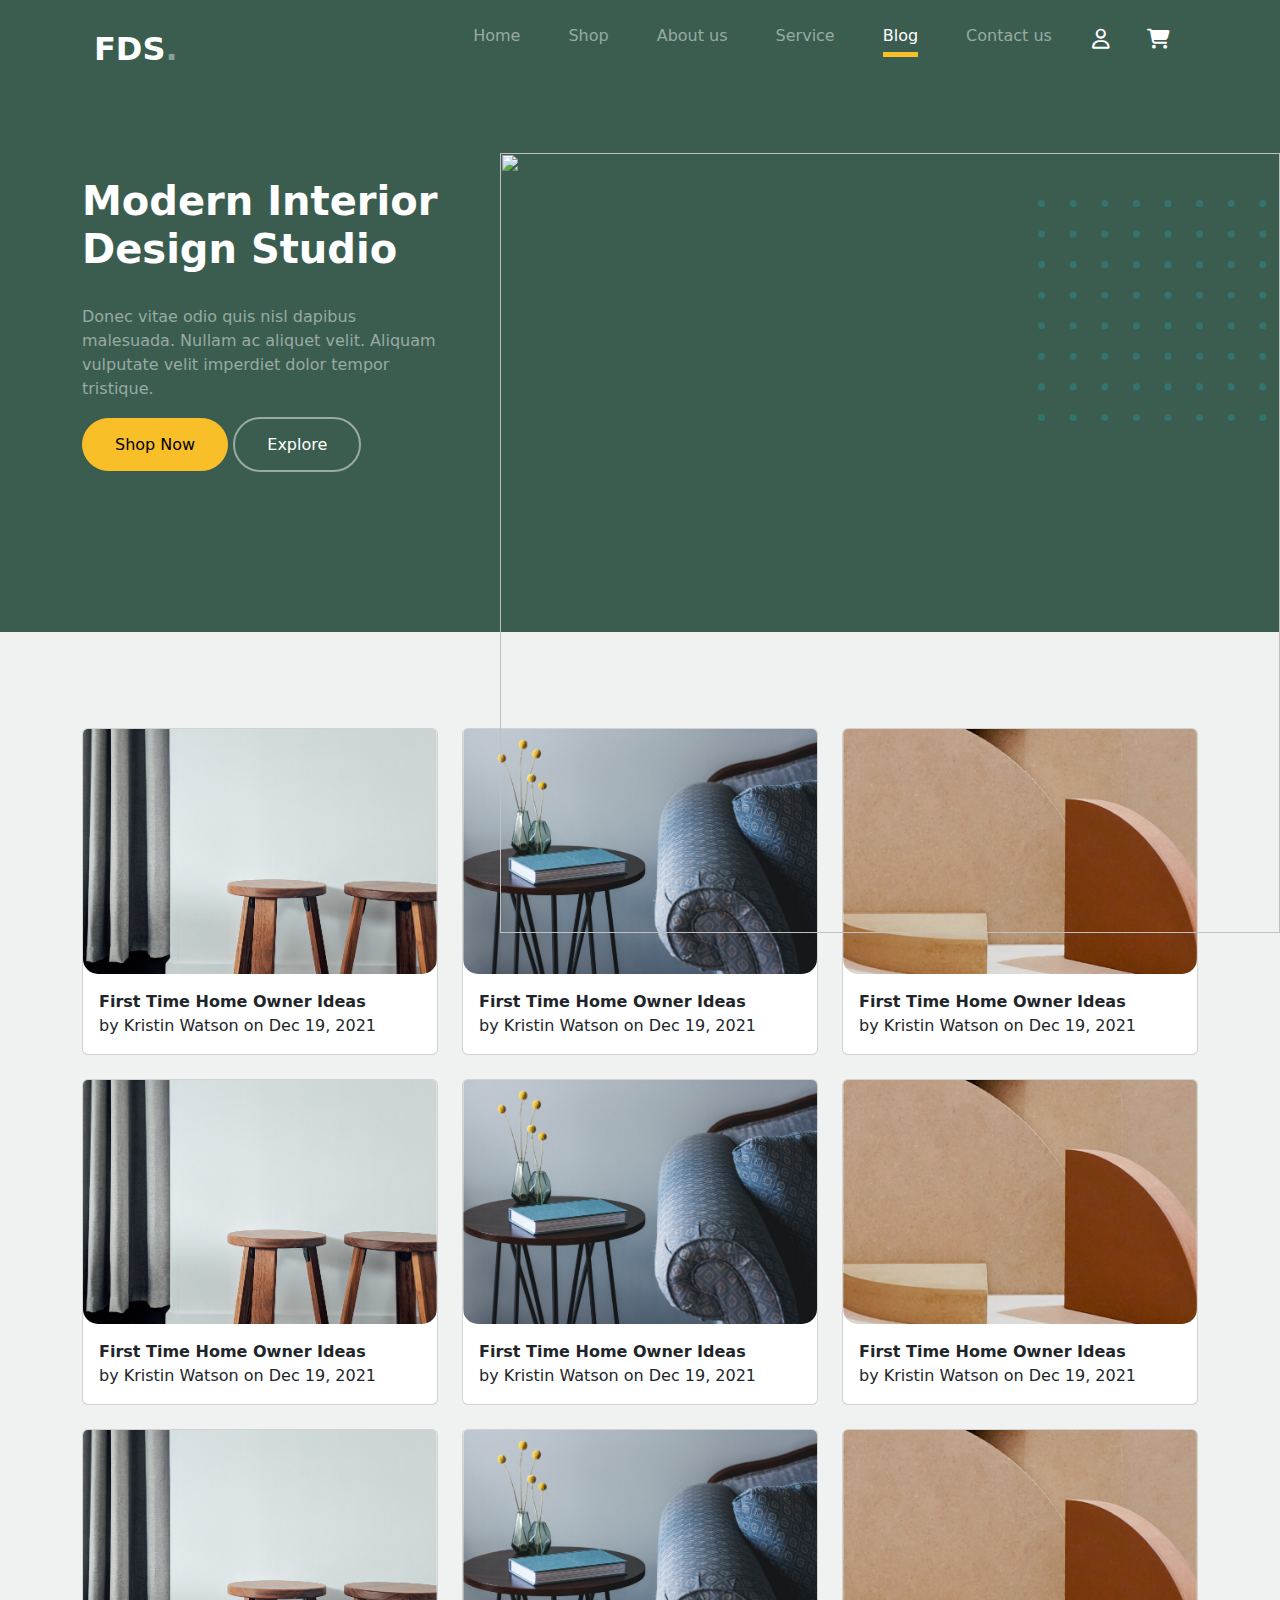
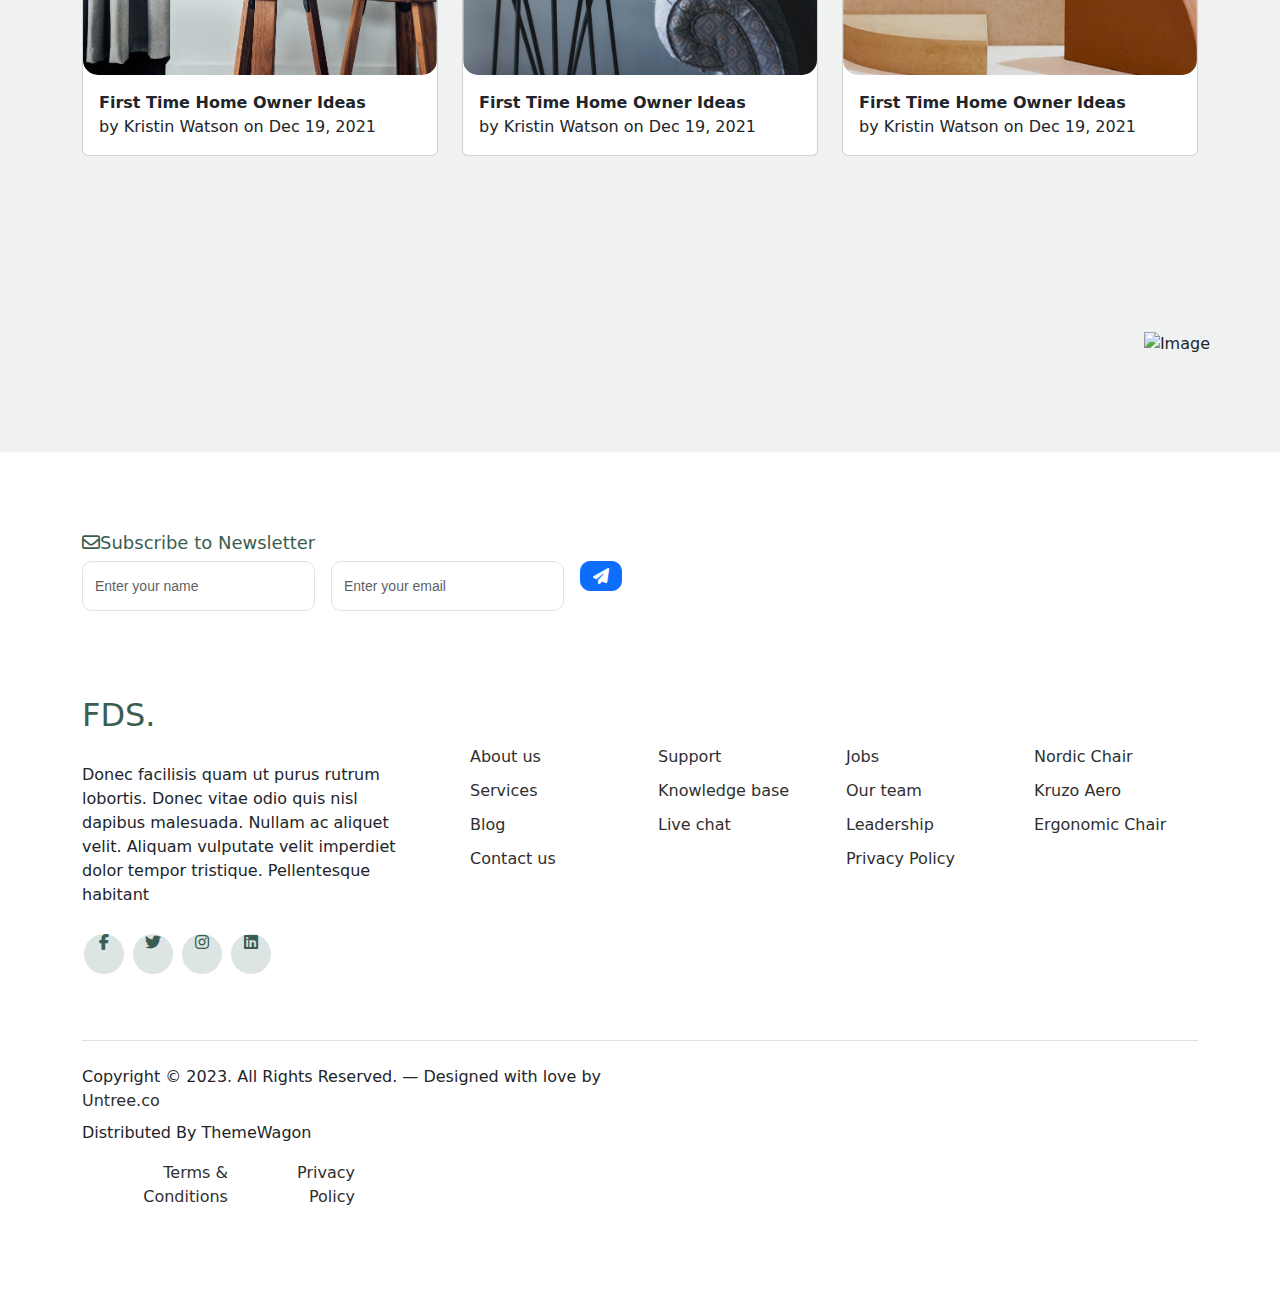
==== Blog/index.html @ 48c5b0ec "Add files via upload" ====
<html lang="en">
<head>
    <meta charset="UTF-8">
    <meta name="viewport" content="width=device-width, initial-scale=1.0">
    <link rel="stylesheet" href="blog.css">
    <link rel="stylesheet" href="topsection.css">
    <link rel="stylesheet" href="../Contact-Us/container.css">
    <link rel="stylesheet" href="https://cdn.jsdelivr.net/npm/bootstrap@5.2.3/dist/css/bootstrap.min.css">
    <link rel="stylesheet" href="https://cdn.jsdelivr.net/npm/@popperjs/core@2.11.6/dist/umd/popper.min.js" integrity="sha384-oBqDVmMz9ATKxIep9tiCxS/Z9fNfEXiDAYTujMAeBAsjFuCZSmKbSSUnQlmh/jp3" crossorigin="anonymous">
    <link rel="stylesheet" href="https://cdnjs.cloudflare.com/ajax/libs/font-awesome/6.5.0/css/all.min.css">
    <title>Blog</title>
</head>
<body>
    <!-- ----------------------------------------------------- -->
    <div class="container-fluid" style="background-color: #3b5d50;">
      <div class="container">
          <nav class="navbar navbar-expand-lg " >
              <div class="container-fluid">
                <a class="navbar-brand fs-2 fw-bold text-white" href="#">FDS<span style="color:#899e96">.</span></a>

                <div class="float-end fw-500 fw-medium ">
                  <button class="navbar-toggler" type="button" data-bs-toggle="collapse" data-bs-target="#navbarNavAltMarkup" aria-controls="navbarNavAltMarkup" aria-expanded="false" aria-label="Toggle navigation">
                      <span class="navbar-toggler-icon"></span>
                    </button>
                    <div class="collapse navbar-collapse  " id="navbarNavAltMarkup">
                      <div class="navbar-nav ">
                        <a class="nav-link ps-3 pe-3 m-2" href="../index.html">
                          <p style="font-weight: 500;"  class="default-p">Home</p></a>
                        <a class="nav-link ps-3 pe-3 m-2" href="../Shop/shop.html">
                          <p style="font-weight: 500;"  class="default-p">Shop</p></a>
                        <a class="nav-link ps-3 pe-3 m-2" href="../About-Us/about_us.html">
                          <p style="font-weight: 500;"  class="default-p">About us</p></a>
                        <a class="nav-link ps-3 pe-3 m-2" href="../Service/index.html">
                          <p style="font-weight: 500;"  class="default-p">Service</p></a>
                        <a class="nav-link ps-3 pe-3 m-2 active text-white" aria-current="page" href="#"><p style="font-weight: 500;" class="active-a">Blog</p></a>
                        <a class="nav-link ps-3 pe-3 m-2" href="../Contact-Us/contact.html"><p style="font-weight: 500;"  class="default-p">Contact us</p></a>
                        <div class="pt-2 mt-2">
                          <a class=" ps-3 pe-3 fs-5" href="#"><i class="fa-regular fa-user text-white"></i></a>
                          <a class="ps-3 pe-3 fs-5" href="../Checkout/cart.html"><i class="fa-solid fa-cart-shopping text-white"></i></a>
                        </div>
                      </div>
                </div>
                </div>
              </div>
            </nav>
      </div>
  </div>
  <div class="container-fluid nav-section ">
      <div class="container pt-2 ">
          
            <div class="row">
              <div class="text-section col-lg-4 pt-5 mt-4">
                 <h1 class="fw-bold text-white ">Modern Interior Design Studio</h1>
                 <p class="default-p pt-4">Donec vitae odio quis nisl dapibus malesuada. Nullam ac aliquet velit. Aliquam vulputate velit imperdiet dolor tempor tristique.</p>
                 <a href="#"><button class="p-2 ps-4 pe-4 text-section-btn shopnow"><h6 class="m-2">Shop Now</h6></button></a>
                 <a href="#"><button class="p-2 ps-4 pe-4 text-section-btn explore"><h6 class="m-2">Explore</h6></button></a>
              </div>
              <div class="img-section-container col-lg-8 d-flex flex-row-reverse">
                  <img  class="img-section mt-5" src="http://kiloit-learning.s3-website-ap-southeast-1.amazonaws.com/reactjs/team-6/sample-template/images/couch.png" alt="">
               <img class="dots-green mt-4" src="dots-green.svg" alt="">
              </div>
          </div>

      
          
      </div>
      
  </div>
<!-- --------------------copy code above to get top section----------------------------- -->
        
<div class="container-fluid" style="background-color: #eff2f1; padding-bottom: 200px;">
  <div class="container py-5" >
    <div class="row row-cols-1 row-cols-md-3 g-4 py-5">
      <div class="col">
        <div class="card card-hover">
          <img src="post-1.jpg" class="card-img-top" alt="">
          <div class="card-body">
            <p class="card-text"><b>First Time Home Owner Ideas</b><br> by Kristin Watson on Dec 19, 2021</p>
          </div>
        </div>
      </div>
      <div class="col">
        <div class="card">
          <img src="post-2.jpg" class="card-img-top" alt="">
          <div class="card-body">
            <p class="card-text"><b>First Time Home Owner Ideas</b><br> by Kristin Watson on Dec 19, 2021</p>
          </div>
        </div>
      </div>
      <div class="col">
        <div class="card">
          <img src="post-3.jpg" class="card-img-top" alt="">
          <div class="card-body">
            <p class="card-text"><b>First Time Home Owner Ideas</b><br> by Kristin Watson on Dec 19, 2021</p>
          </div>
        </div>
      </div>
      <div class="col">
        <div class="card">
          <img src="post-1.jpg" class="card-img-top" alt="">
          <div class="card-body">
            <p class="card-text"><b>First Time Home Owner Ideas</b><br> by Kristin Watson on Dec 19, 2021</p>
          </div>
        </div>
      </div>
      <div class="col">
        <div class="card">
          <img src="post-2.jpg" class="card-img-top" alt="">
          <div class="card-body">
            <p class="card-text"><b>First Time Home Owner Ideas</b><br> by Kristin Watson on Dec 19, 2021</p>
          </div>
        </div>
      </div>
      <div class="col">
        <div class="card">
          <img src="post-3.jpg" class="card-img-top" alt="">
          <div class="card-body">
            <p class="card-text"><b>First Time Home Owner Ideas</b><br> by Kristin Watson on Dec 19, 2021</p>
          </div>
        </div>
      </div>
      <div class="col">
        <div class="card">
          <img src="post-1.jpg" class="card-img-top" alt="">
          <div class="card-body">
            <p class="card-text"><b>First Time Home Owner Ideas</b><br> by Kristin Watson on Dec 19, 2021</p>
          </div>
        </div>
      </div>
      <div class="col">
        <div class="card">
          <img src="post-2.jpg" class="card-img-top" alt="">
          <div class="card-body">
            <p class="card-text"><b>First Time Home Owner Ideas</b><br> by Kristin Watson on Dec 19, 2021</p>
          </div>
        </div>
      </div>
      <div class="col">
        <div class="card">
          <img src="post-3.jpg" class="card-img-top" alt="">
          <div class="card-body">
            <p class="card-text"><b>First Time Home Owner Ideas</b><br> by Kristin Watson on Dec 19, 2021</p>
          </div>
        </div>
      </div>
    </div>
  </div>
</div>




 


        <footer class="footer-section">
          <div class="container relative">
            <div class="sofa-img">
              <img src="http://kiloit-learning.s3-website-ap-southeast-1.amazonaws.com/reactjs/team-6/sample-template/images/sofa.png"
                alt="Image" class="img-fluid">
            </div>
      
            <div class="row">
              <div class="col-lg-8">
                <div class="subscription-form">
                  <h3 class="d-flex align-items-center"><i class="fa-regular fa-envelope"></i><span>Subscribe to
                      Newsletter</span></h3>
      
                  <form action="#" class="row g-3">
                    <div class="col-auto">
                      <input type="text" class="form-control" placeholder="Enter your name">
                    </div> 
                    <div class="col-auto">
                      <input type="email" class="form-control" placeholder="Enter your email">
                    </div>
                    <div class="col-auto"> 
                      <button class="btn btn-primary">
                        <span class="fa fa-paper-plane"></span> 
                      </button> 
                    </div>
                  </form>
      
                </div>
              </div>
            </div>
            <div class="row g-5 mb-5">
              <div class="col-lg-4">
                <div class="mb-4 footer-logo-wrap"><a href="#" class="footer-logo">FDS<span>.</span></a></div>
                <p class="mb-4">Donec facilisis quam ut purus rutrum lobortis. Donec vitae odio quis nisl dapibus
                  malesuada. Nullam ac aliquet velit. Aliquam vulputate velit imperdiet dolor tempor tristique.
                  Pellentesque habitant</p>
      
                <ul class="list-unstyled custom-social">
                  <li><a href="#"><span class="fa fa-brands fa-facebook-f"></span></a></li>
                  <li><a href="#"><span class="fa fa-brands fa-twitter"></span></a></li>
                  <li><a href="#"><span class="fa fa-brands fa-instagram"></span></a></li>
                  <li><a href="#"><span class="fa fa-brands fa-linkedin"></span></a></li>
                </ul>
              </div> 
              <div class="col-lg-8">
                <div class="row links-wrap">
                  <div class="col-6 col-sm-6 col-md-3">
                    <ul class="list-unstyled">
                      <li><a href="#">About us</a></li>
                      <li><a href="#">Services</a></li>
                      <li><a href="#">Blog</a></li>
                      <li><a href="#">Contact us</a></li>
                    </ul>
                  </div>
      
                  <div class="col-6 col-sm-6 col-md-3">
                    <ul class="list-unstyled">
                      <li><a href="#">Support</a></li>
                      <li><a href="#">Knowledge base</a></li>
                      <li><a href="#">Live chat</a></li>
                    </ul>
                  </div>
      
                  <div class="col-6 col-sm-6 col-md-3">
                    <ul class="list-unstyled">
                      <li><a href="#">Jobs</a></li>
                      <li><a href="#">Our team</a></li>
                      <li><a href="#">Leadership</a></li>
                      <li><a href="#">Privacy Policy</a></li>
                    </ul>
                  </div>
      
                  <div class="col-6 col-sm-6 col-md-3">
                    <ul class="list-unstyled">
                      <li><a href="#">Nordic Chair</a></li>
                      <li><a href="#">Kruzo Aero</a></li>
                      <li><a href="#">Ergonomic Chair</a></li>
                    </ul>
                  </div>
                </div>
              </div>
            </div>
            <div class="border-top copyright">
              <div class="row pt-4">
                <div class="col-lg-6">
                  <p class="mb-2 text-center text-lg-start">Copyright &copy;
                    2023. All Rights Reserved. — Designed with love by <a href="https://untree.co/"
                      target="_blank">Untree.co</a>
                  <p>Distributed By ThemeWagon</p>
                  <div class="col-lg-6 text-center text-lg-end">
                    <ul class="list-unstyled d-inline-flex ms-auto">
                      <li class="me-4"><a href="#">Terms &amp; Conditions</a></li>
                      <li><a href="#">Privacy Policy</a></li>
                    </ul>
                  </div>
      
                </div>
              </div>
      
            </div>
        </footer>

        <script src="https://cdn.jsdelivr.net/npm/bootstrap@5.3.2/dist/js/bootstrap.bundle.min.js" integrity="sha384-C6RzsynM9kWDrMNeT87bh95OGNyZPhcTNXj1NW7RuBCsyN/o0jlpcV8Qyq46cDfL" crossorigin="anonymous"></script>
</body>
</html>
---- Blog/blog.css ----
*{
    margin: 0;
    padding: 0;
    box-sizing: border-box;
}
.default-p{
    color:#98aaa3;
}
.nav-section{
    background-color: #3b5d50;
    height: 580px;

}
.nav-bar{
    background: #3b5d50;

}
.navbar-nav a{
    color: white;

}

.text-section-btn{
    border-radius: 35px;
}
.shopnow{
    background-color: #f9bf29;
    border: 1px solid #f9bf29 ;
}

.nav-li{
    color: #98aaa3;
    font-weight:600;
}
.img-section{
    position: absolute;
    right: 0px;
    width: 780px;
}
.explore{
    background: transparent;
    color: white;
    border: 2px solid #98aaa3;
}
.explore:hover{
    border-color: white ;
}
.dot-green{
    width: 260px;
}
.card-img-top{
    border-radius: 15px;
}
.carousel{
    background-color: #e2e0e0;
    padding: 50px 0;
    position: relative;
    margin: 120px 0;
    height: 80%;
}
.carousel h2{
    text-align: center;
}
.img-area{
    width: 100px;
    height: 100px;
    margin: auto;
    border: 2px solid #eeebeb;
    border-radius: 50%;
    overflow: hidden;
}
.img-area img{
    width: 100%;
}
.caption{
    position: static;
}
.caption h5{
    text-align: center;
    padding-top: 100px;
}
.text{
    font-size: 20px;
    text-align: center;
    margin:30px;
}
.card-hover{
    transition: 0.5s;
}
.card-hover:hover{
    opacity: 0.7;

}
---- Blog/topsection.css ----
.nav-section{
    background-color: #3b5d50;
    height: 535px;

}
.active-a{
    border-bottom: 5px solid #f9bf29;
    padding-bottom: 4px;

}

.text-section-btn{
    border-radius: 35px;
}
.shopnow{
    background-color: #f9bf29;
    border: 1px solid #f9bf29 ;
}

.nav-li{
    color: #98aaa3;
    font-weight:600;
}

.img-section{
    position: absolute;
    right: 0px;
    width: 780px;
    z-index: 1;

}
.explore{
    background: transparent;
    color: white;
    border: 2px solid #98aaa3;
}
.explore:hover{
    border-color: white ;
}
.dots-green{
    width: 260px;
}


/* ------------------------------- */
.under-top{
    padding-top: 120px;
    background-color: #eff2f1;
}
@media only screen and (max-width: 700px){
    .img-section{
        position: relative;
        width: 600px;   
        top: -70px;
    }
    .dots-green{
        position: absolute;
    }
    .nav-link{
        padding: 0px;
        
    }

}
@media screen and (max-width: 1000px) and (min-width: 700px){
    .img-section{
        width: 600px;   
        position: relative;
        top: -70px;
    }
    .dots-green{
        position: absolute;
    }
}
@media screen and (max-width: 1100px) and (min-width: 1000px){
    .img-section{ 
        width: 650px;
    }
}
@media screen and (min-width: 1100px){
    .img-section{ 
        right: 0px;
    }
    .dots-green{
        position: relative;
        right: -100px;
        top: 10px;
    }

}
---- Contact-Us/container.css ----
.before-footer-section {
  padding: 7rem 0 12rem 0 !important;
}
.blog-section {
  padding: 7rem 0 12rem 0;
}
.blog-section .post-entry a {
  text-decoration: none;
}
.blog-section .post-entry .post-thumbnail {
  display: block;
  margin-bottom: 20px;
}
.blog-section .post-entry .post-thumbnail img {
  border-radius: 20px;
  -webkit-transition: 0.3s all ease;
  -o-transition: 0.3s all ease;
  transition: 0.3s all ease;
}
.blog-section .post-entry .post-content-entry {
  padding-left: 15px;
  padding-right: 15px;
}
.blog-section .post-entry .post-content-entry h3 {
  font-size: 16px;
  margin-bottom: 0;
  font-weight: 600;
  margin-bottom: 7px;
}
.blog-section .post-entry .post-content-entry .meta {
  font-size: 14px;
}
.blog-section .post-entry .post-content-entry .meta a {
  font-weight: 600;
}
.blog-section .post-entry:hover .post-thumbnail img,
.blog-section .post-entry:focus .post-thumbnail img {
  opacity: 0.7;
}

.footer-section {
  padding: 80px 0;
  background: #ffffff;
}
.footer-section .relative {
  position: relative;
}
.footer-section a {
  text-decoration: none;
  color: #2f2f2f;
  -webkit-transition: 0.3s all ease;
  -o-transition: 0.3s all ease;
  transition: 0.3s all ease;
}
.footer-section a:hover {
  color: rgba(47, 47, 47, 0.5);
}
.footer-section .subscription-form {
  margin-bottom: 40px;
  position: relative;
  z-index: 2;
  margin-top: 100px;
}
@media (min-width: 992px) {
  .footer-section .subscription-form {
    margin-top: 0px;
    margin-bottom: 80px;
  }
}
.footer-section .subscription-form h3 {
  font-size: 18px;
  font-weight: 500;
  color: #3b5d50;
}
.footer-section .subscription-form .form-control {
  height: 50px;
  border-radius: 10px;
  font-family: "Inter", sans-serif;
}
.footer-section .subscription-form .form-control:active,
.footer-section .subscription-form .form-control:focus {
  outline: none;
  -webkit-box-shadow: none;
  box-shadow: none;
  border-color: #3b5d50;
  -webkit-box-shadow: 0 1px 4px 0 rgba(0, 0, 0, 0.2);
  box-shadow: 0 1px 4px 0 rgba(0, 0, 0, 0.2);
}
.footer-section .subscription-form .form-control::-webkit-input-placeholder {
  font-size: 14px;
}
.footer-section .subscription-form .form-control::-moz-placeholder {
  font-size: 14px;
}
.footer-section .subscription-form .form-control:-ms-input-placeholder {
  font-size: 14px;
}
.footer-section .subscription-form .form-control:-moz-placeholder {
  font-size: 14px;
}
.footer-section .subscription-form .btn {
  border-radius: 10px !important;
}
.footer-section .sofa-img {
  position: absolute;
  top: -200px;
  z-index: 1;
  right: 0;
}
.footer-section .sofa-img img {
  max-width: 380px;
}
.footer-section .links-wrap {
  margin-top: 0px;
}
@media (min-width: 992px) {
  .footer-section .links-wrap {
    margin-top: 54px;
  }
}
.footer-section .links-wrap ul li {
  margin-bottom: 10px;
}
.footer-section .footer-logo-wrap .footer-logo {
  font-size: 32px;
  font-weight: 500;
  text-decoration: none;
  color: #3b5d50;
}
.footer-section .custom-social li {
  margin: 2px;
  display: inline-block;
}
.footer-section .custom-social li a {
  width: 40px;
  height: 40px;
  text-align: center;
  line-height: 40px;
  display: inline-block;
  background: #dce5e4;
  color: #3b5d50;
  border-radius: 50%;
}

.service .service-icon {
  border-radius: 10px;
  flex: 0 0 50px;
  height: 50px;
  line-height: 50px;
  text-align: center;
  background: #3b5d50;
  margin-right: 20px;
  color: #ffffff;
}

.container-form {
  background-color: rgb(221, 221, 221);
  padding: 7rem 0;
}

.form-control {
  height: 50px;
  font-family: "Inter", sans-serif;
}

.form-control::-webkit-input-placeholder {
  font-size: 14px;
}
.form-control::-moz-placeholder {
  font-size: 14px;
}
.form-control:-ms-input-placeholder {
  font-size: 14px;
}
.form-control:-moz-placeholder {
  font-size: 14px;
}
.btn-button > button {
  border-radius: 30px;
  font-size: large;
  padding: 1rem 2rem;
}

.default-p {
  color: #98aaa3;
}
.nav-section {
  background-color: #3b5d50;
  height: 535px;
}
.active-a {
  border-bottom: 5px solid #f9bf29;
  padding-bottom: 4px;
}

.text-section-btn {
  border-radius: 35px;
}
.shopnow {
  background-color: #f9bf29;
  border: 1px solid #f9bf29;
}

.nav-li {
  color: #98aaa3;
  font-weight: 600;
}

.img-section {
  position: absolute;
  right: 0px;
  width: 780px;
  z-index: 1;
}
.explore {
  background: transparent;
  color: white;
  border: 2px solid #98aaa3;
}
.explore:hover {
  border-color: white;
}
.dots-green {
  width: 260px;
}

/* ------------------------------- */
.under-top {
  padding-top: 120px;
  background-color: #eff2f1;
}
@media only screen and (max-width: 700px) {
  .img-section {
    position: relative;
    width: 600px;
    top: -70px;
  }
  .dots-green {
    position: absolute;
  }
  .nav-link {
    padding: 0px;
  }
}
@media screen and (max-width: 1000px) and (min-width: 700px) {
  .img-section {
    width: 600px;
    position: relative;
    top: -70px;
  }
  .dots-green {
    position: absolute;
  }
}
@media screen and (max-width: 1100px) and (min-width: 1000px) {
  .img-section {
    width: 650px;
  }
}
/* @media screen and (min-width: 1100px) {
  .img-section {
    right: 0px;
  }
  .dots-green {
    position: relative;
    right: -100px;
    top: 10px;
  }
} */
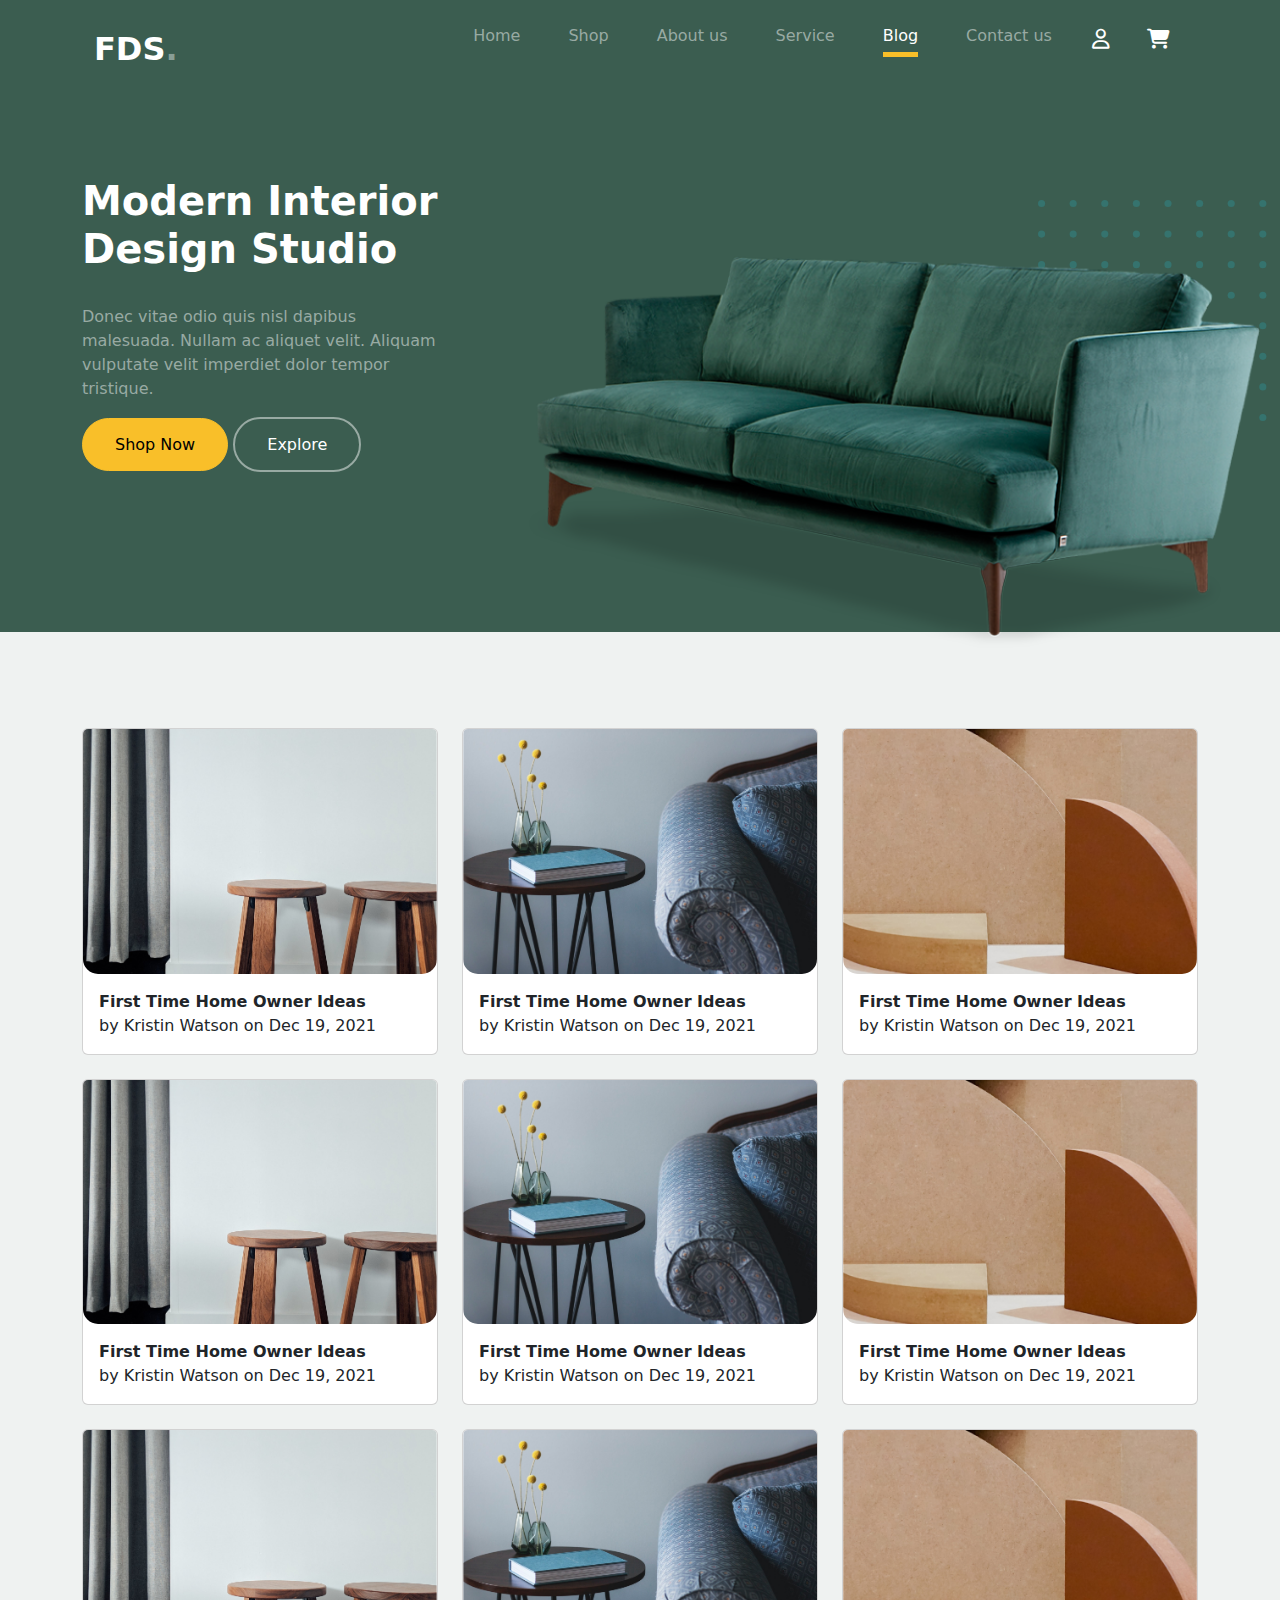
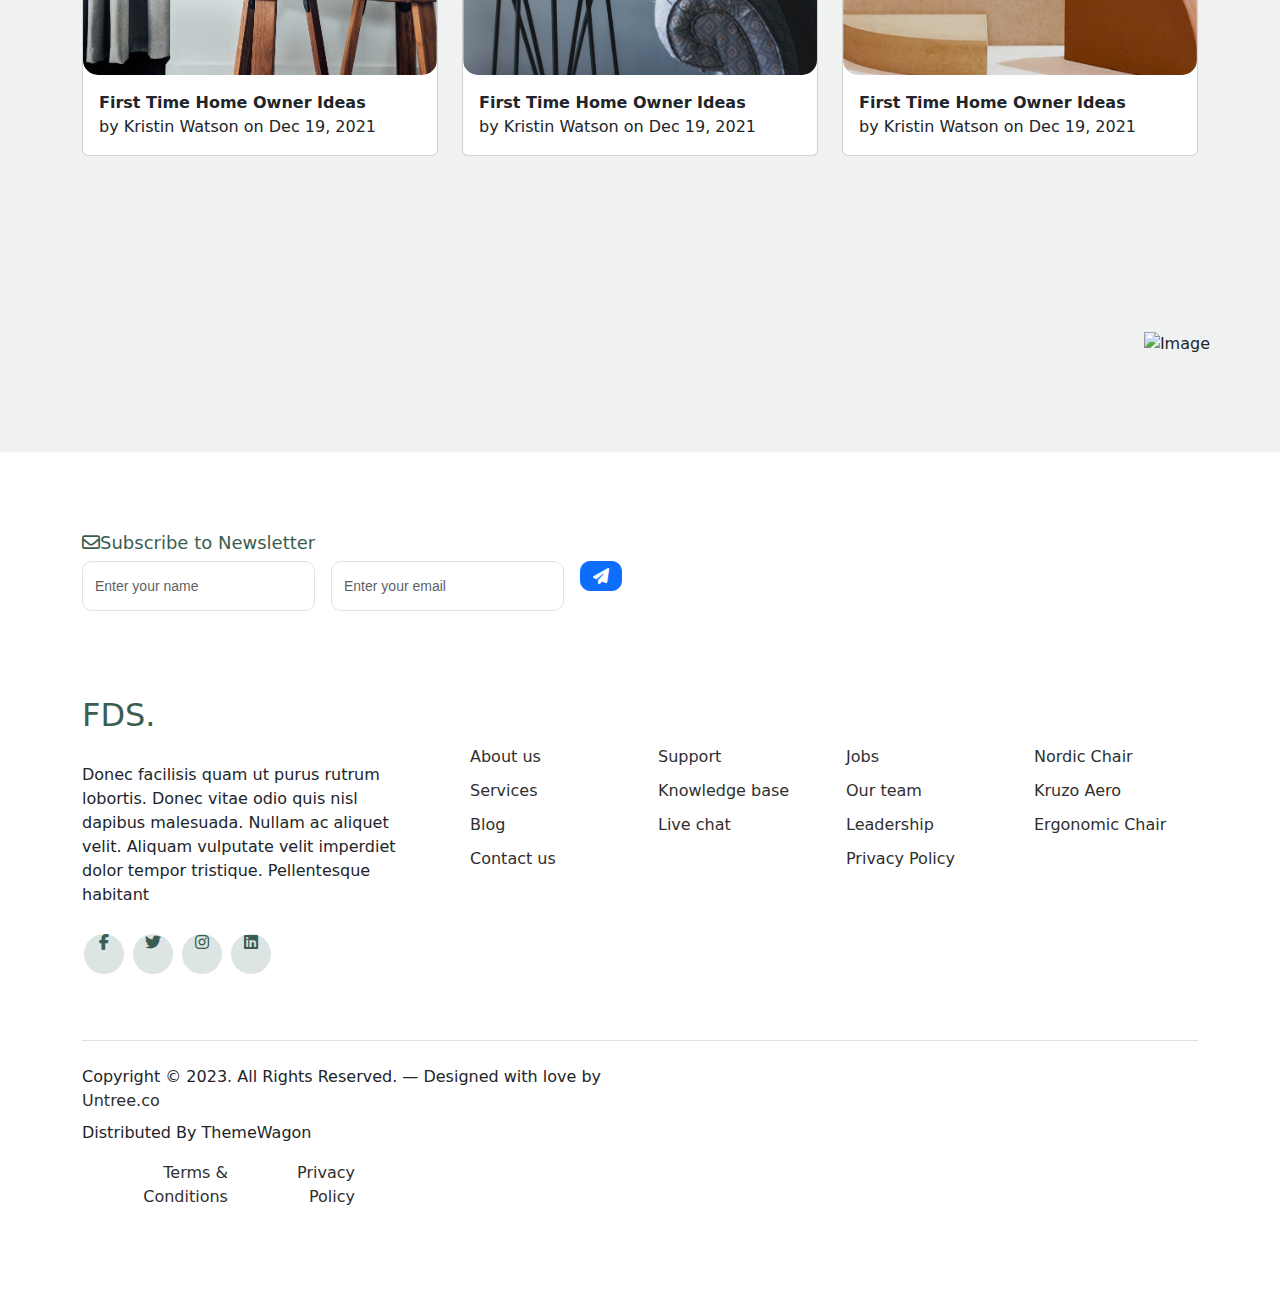
==== commit d2066be2: "add couch" ====
--- a/Blog/index.html
+++ b/Blog/index.html
@@ -56,7 +56,7 @@
                  <a href="#"><button class="p-2 ps-4 pe-4 text-section-btn explore"><h6 class="m-2">Explore</h6></button></a>
               </div>
               <div class="img-section-container col-lg-8 d-flex flex-row-reverse">
-                  <img  class="img-section mt-5" src="http://kiloit-learning.s3-website-ap-southeast-1.amazonaws.com/reactjs/team-6/sample-template/images/couch.png" alt="">
+                  <img  class="img-section mt-5" src="couch.png" alt="">
                <img class="dots-green mt-4" src="dots-green.svg" alt="">
               </div>
           </div>
@@ -257,4 +257,4 @@
 
         <script src="https://cdn.jsdelivr.net/npm/bootstrap@5.3.2/dist/js/bootstrap.bundle.min.js" integrity="sha384-C6RzsynM9kWDrMNeT87bh95OGNyZPhcTNXj1NW7RuBCsyN/o0jlpcV8Qyq46cDfL" crossorigin="anonymous"></script>
 </body>
-</html>+</html>
